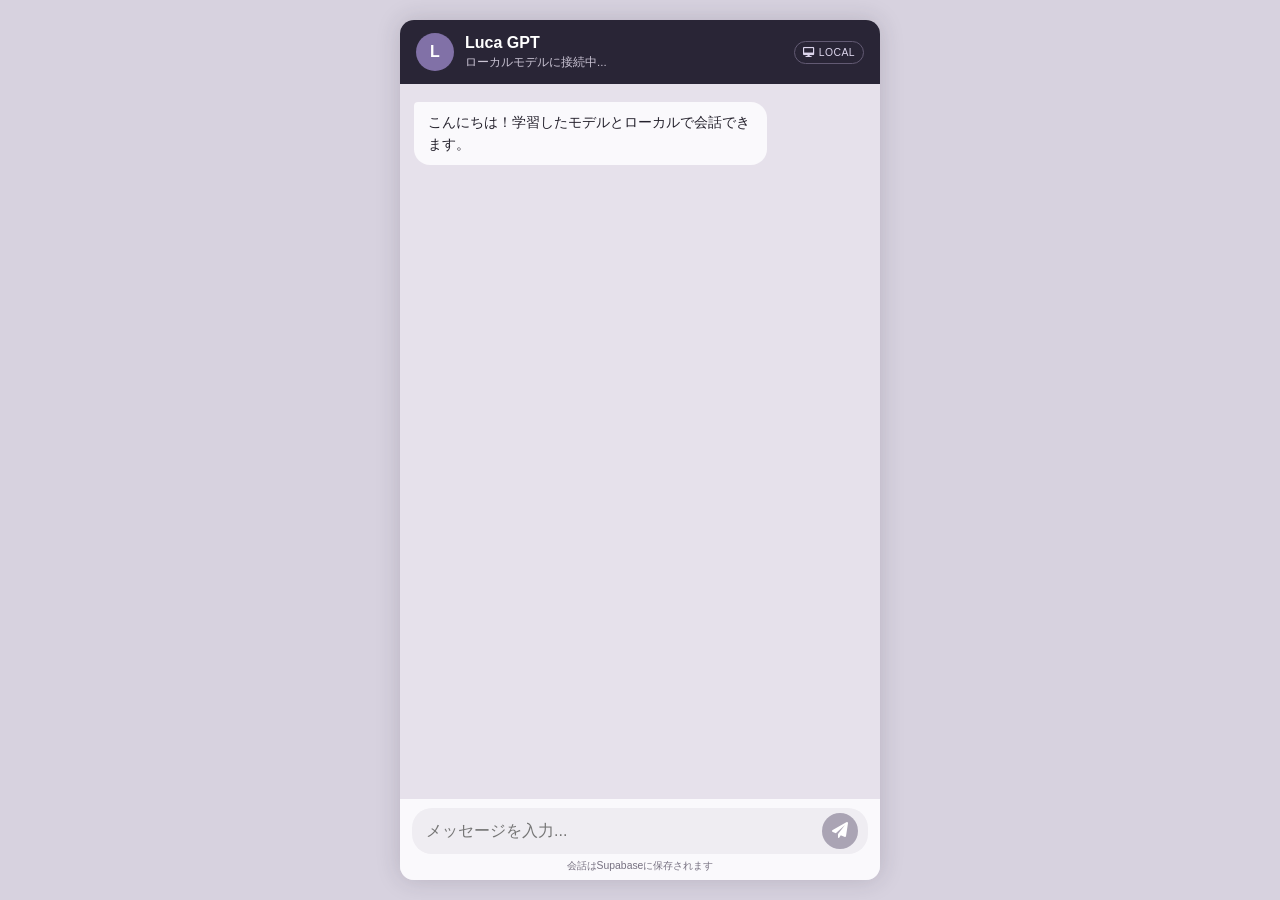
==== real-ai-app/local-chat.html @ 38569808 "supabaseとの連携とかした。" ====
<!DOCTYPE html>
<html lang="ja">
<head>
    <meta charset="UTF-8">
    <meta name="viewport" content="width=device-width, initial-scale=1.0">
    <meta name="theme-color" content="#292536">
    <title>Luca GPT - ローカルチャット</title>
    <link rel="stylesheet" href="/local-chat.css">
    <link rel="stylesheet" href="https://cdnjs.cloudflare.com/ajax/libs/font-awesome/6.0.0/css/all.min.css">
</head>
<body>
    <main id="chat-app">
        <header id="chat-header">
            <div class="header-info">
                <span class="avatar" aria-hidden="true">L</span>
                <div>
                    <h1 class="room-name">Luca GPT</h1>
                    <p id="model-status" role="status">ローカルモデルに接続中...</p>
                </div>
            </div>
            <span class="local-badge"><i class="fa-solid fa-desktop"></i> LOCAL</span>
        </header>

        <section id="chat-timeline" aria-label="チャット履歴" aria-live="polite">
            <div class="msg-row luca">
                <div class="msg-bubble">こんにちは！学習したモデルとローカルで会話できます。</div>
            </div>
        </section>

        <div id="chat-error" class="chat-error hidden" role="alert"></div>
        <footer id="chat-footer">
            <form id="message-form" class="input-container">
                <textarea id="message-input" rows="1" maxlength="4000"
                    placeholder="メッセージを入力..." aria-label="メッセージを入力"></textarea>
                <button id="send-btn" type="submit" aria-label="送信" disabled>
                    <i class="fa-solid fa-paper-plane"></i>
                </button>
            </form>
            <p class="footer-note">会話はSupabaseに保存されます</p>
        </footer>
    </main>
    <script src="/local-chat.js"></script>
</body>
</html>
---- local-chat.css ----
:root {
    color-scheme: light;
    font-family: 'Helvetica Neue', Arial, 'Hiragino Kaku Gothic ProN', Meiryo, sans-serif;
    color: #24212c;
    background: #d7d2df;
}

* {
    box-sizing: border-box;
}

body {
    margin: 0;
    min-height: 100vh;
    min-height: 100dvh;
    display: flex;
    justify-content: center;
    background: #d7d2df;
}

#chat-app {
    width: 100%;
    max-width: 480px;
    height: 100vh;
    height: 100dvh;
    display: flex;
    flex-direction: column;
    overflow: hidden;
    background: #eeeaf2;
    box-shadow: 0 0 24px rgba(37, 31, 48, 0.18);
}

#chat-header {
    min-height: 64px;
    padding: 10px 16px;
    display: flex;
    align-items: center;
    justify-content: space-between;
    color: #fff;
    background: #292536;
}

.header-info {
    display: flex;
    align-items: center;
    gap: 11px;
}

.avatar {
    width: 38px;
    height: 38px;
    display: grid;
    place-items: center;
    border-radius: 50%;
    background: #8171a7;
    color: white;
    font-weight: 700;
}

.room-name {
    margin: 0;
    font-size: 1rem;
}

#model-status {
    margin: 3px 0 0;
    color: #c9c3d3;
    font-size: 0.72rem;
}

.local-badge {
    padding: 5px 8px;
    border: 1px solid #625a73;
    border-radius: 12px;
    color: #ddd6ed;
    font-size: 0.65rem;
    letter-spacing: 0.04em;
}

#chat-timeline {
    flex: 1;
    min-height: 0;
    padding: 18px 14px;
    overflow-y: auto;
    display: flex;
    flex-direction: column;
    gap: 9px;
    background: #e6e1eb;
}

.msg-row {
    display: flex;
    width: 100%;
    align-items: flex-end;
    gap: 5px;
}

.msg-row.user {
    flex-direction: row-reverse;
}

.msg-bubble {
    max-width: 78%;
    padding: 10px 14px;
    border-radius: 16px;
    font-size: 0.9rem;
    line-height: 1.5;
    white-space: pre-wrap;
    overflow-wrap: anywhere;
}

.msg-row.user .msg-bubble {
    border-top-right-radius: 4px;
    background: #cbb9ee;
    color: #241d33;
}

.msg-row.luca .msg-bubble {
    border-top-left-radius: 4px;
    background: #faf9fc;
    color: #24212c;
}

.msg-time {
    margin-bottom: 2px;
    color: #777181;
    font-size: 0.65rem;
    white-space: nowrap;
}

.chat-error {
    padding: 9px 14px;
    background: #fff0ef;
    color: #9c2924;
    font-size: 0.82rem;
    line-height: 1.4;
}

.hidden {
    display: none !important;
}

#chat-footer {
    padding: 9px 12px 7px;
    background: #faf9fc;
}

.input-container {
    display: flex;
    align-items: flex-end;
    gap: 8px;
    padding: 5px 10px 5px 14px;
    border-radius: 20px;
    background: #efedf2;
}

#message-input {
    flex: 1;
    max-height: 120px;
    min-height: 36px;
    padding: 8px 0;
    resize: none;
    border: 0;
    outline: none;
    background: transparent;
    color: #24212c;
    font: inherit;
    font-size: 1rem;
}

#send-btn {
    width: 36px;
    height: 36px;
    flex: 0 0 36px;
    border: 0;
    border-radius: 50%;
    background: #756391;
    color: white;
    font-size: 1rem;
    cursor: pointer;
}

#send-btn:disabled {
    background: #aaa4b4;
    cursor: wait;
}

.footer-note {
    margin: 5px 4px 0;
    color: #777181;
    font-size: 0.65rem;
    text-align: center;
}

@media (min-width: 600px) {
    body {
        padding: 20px 0;
    }

    #chat-app {
        height: calc(100vh - 40px);
        height: calc(100dvh - 40px);
        border-radius: 14px;
    }
}

input, textarea {
    font-size: 16px;
}
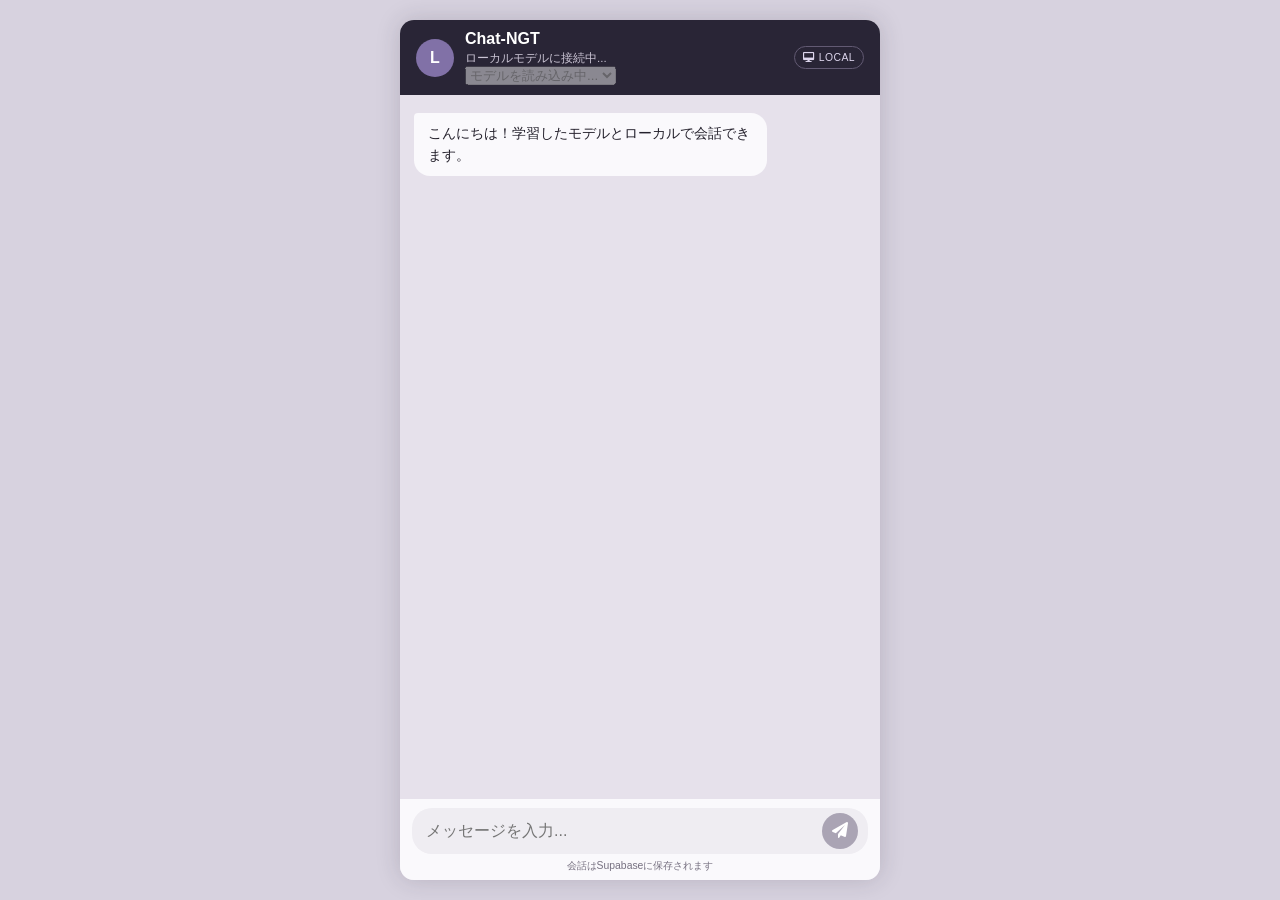
==== commit 9d32cebc: "モデルを切り替えられるようにした。" ====
--- a/real-ai-app/local-chat.html
+++ b/real-ai-app/local-chat.html
@@ -4,7 +4,7 @@
     <meta charset="UTF-8">
     <meta name="viewport" content="width=device-width, initial-scale=1.0">
     <meta name="theme-color" content="#292536">
-    <title>Luca GPT - ローカルチャット</title>
+    <title>Chat-NGT - ローカルチャット</title>
     <link rel="stylesheet" href="/local-chat.css">
     <link rel="stylesheet" href="https://cdnjs.cloudflare.com/ajax/libs/font-awesome/6.0.0/css/all.min.css">
 </head>
@@ -13,9 +13,13 @@
         <header id="chat-header">
             <div class="header-info">
                 <span class="avatar" aria-hidden="true">L</span>
-                <div>
-                    <h1 class="room-name">Luca GPT</h1>
+                <div class="header-copy">
+                    <h1 class="room-name">Chat-NGT</h1>
                     <p id="model-status" role="status">ローカルモデルに接続中...</p>
+                    <label class="sr-only" for="model-select">使用モデル</label>
+                    <select id="model-select" aria-label="使用モデル" disabled>
+                        <option>モデルを読み込み中...</option>
+                    </select>
                 </div>
             </div>
             <span class="local-badge"><i class="fa-solid fa-desktop"></i> LOCAL</span>
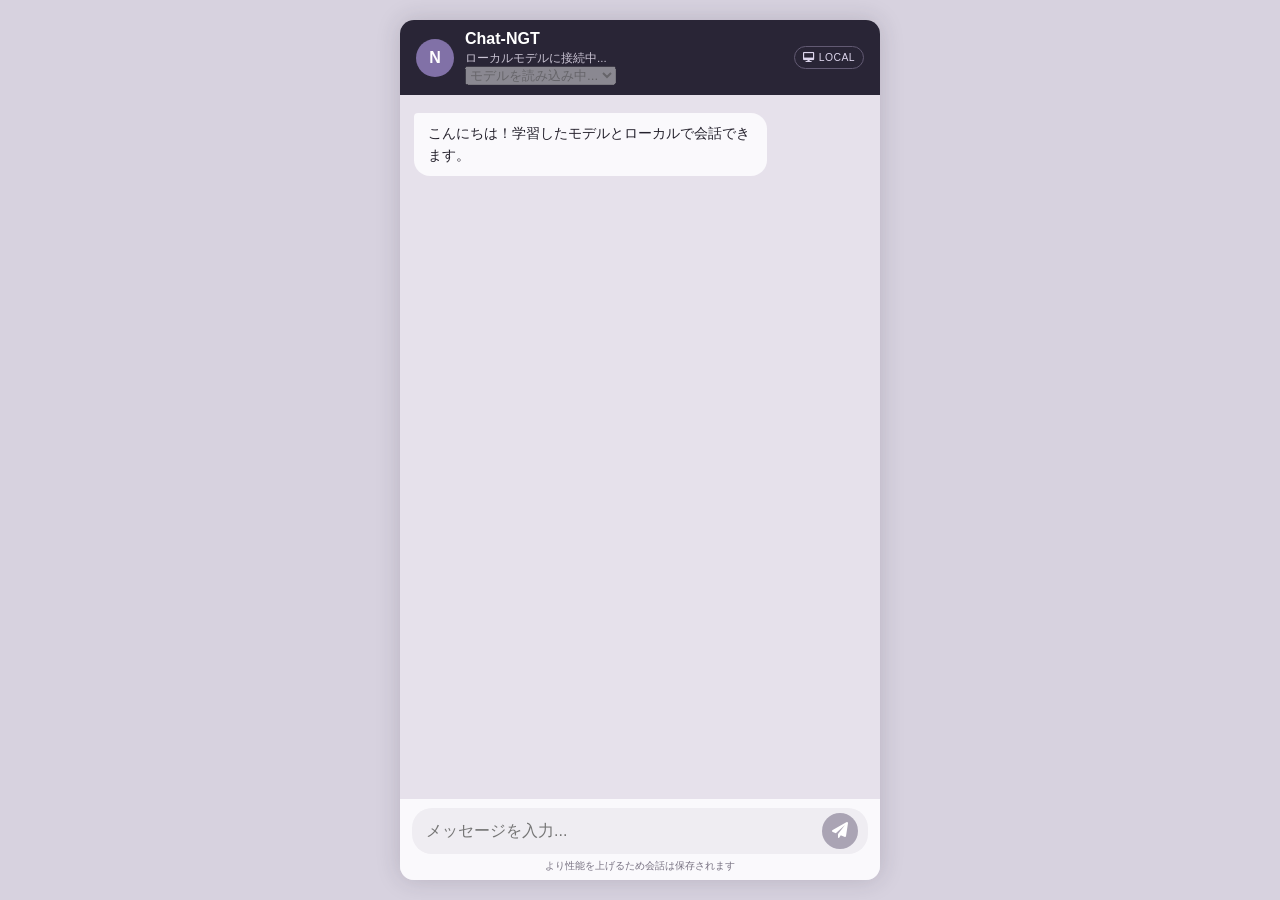
==== commit 67c34fb2: "色とか文字とか微調整" ====
--- a/real-ai-app/local-chat.html
+++ b/real-ai-app/local-chat.html
@@ -12,7 +12,7 @@
     <main id="chat-app">
         <header id="chat-header">
             <div class="header-info">
-                <span class="avatar" aria-hidden="true">L</span>
+                <span class="avatar" aria-hidden="true">N</span>
                 <div class="header-copy">
                     <h1 class="room-name">Chat-NGT</h1>
                     <p id="model-status" role="status">ローカルモデルに接続中...</p>
@@ -40,7 +40,7 @@
                     <i class="fa-solid fa-paper-plane"></i>
                 </button>
             </form>
-            <p class="footer-note">会話はSupabaseに保存されます</p>
+            <p class="footer-note">より性能を上げるため会話は保存されます</p>
         </footer>
     </main>
     <script src="/local-chat.js"></script>
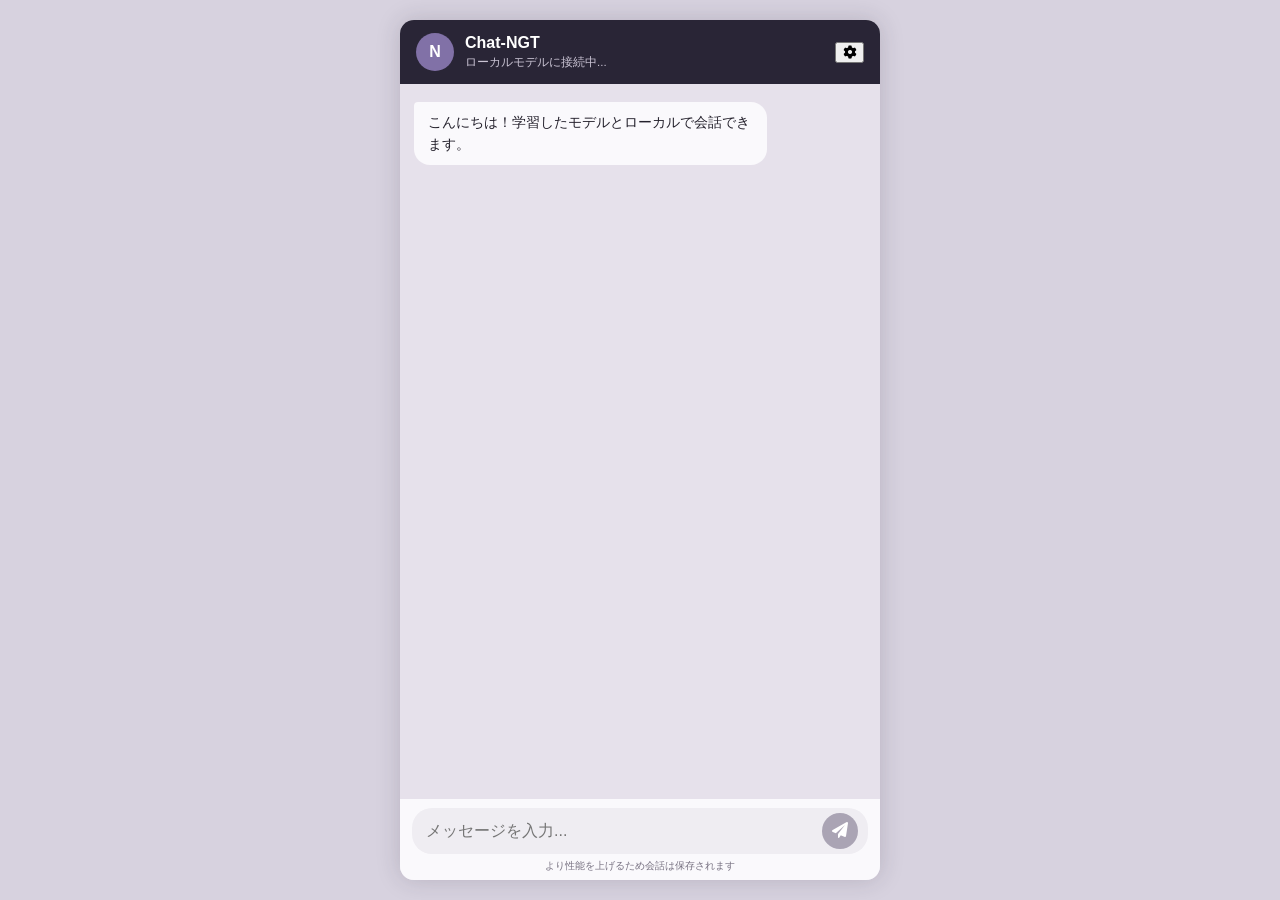
==== commit 3da38939: "ヘッダー調整と、設定画面の追加と、コンテキスト考えるモード考えないモードの切り替え項目の追加" ====
--- a/real-ai-app/local-chat.html
+++ b/real-ai-app/local-chat.html
@@ -16,13 +16,12 @@
                 <div class="header-copy">
                     <h1 class="room-name">Chat-NGT</h1>
                     <p id="model-status" role="status">ローカルモデルに接続中...</p>
-                    <label class="sr-only" for="model-select">使用モデル</label>
-                    <select id="model-select" aria-label="使用モデル" disabled>
-                        <option>モデルを読み込み中...</option>
-                    </select>
                 </div>
             </div>
-            <span class="local-badge"><i class="fa-solid fa-desktop"></i> LOCAL</span>
+            <button id="settings-button" type="button" aria-label="設定を開く"
+                aria-haspopup="dialog" aria-controls="settings-dialog">
+                <i class="fa-solid fa-gear" aria-hidden="true"></i>
+            </button>
         </header>
 
         <section id="chat-timeline" aria-label="チャット履歴" aria-live="polite">
@@ -43,6 +42,34 @@
             <p class="footer-note">より性能を上げるため会話は保存されます</p>
         </footer>
     </main>
+    <dialog id="settings-dialog" aria-labelledby="settings-title">
+        <div class="settings-header">
+            <h2 id="settings-title">設定</h2>
+            <button id="settings-close" type="button" aria-label="設定を閉じる">
+                <i class="fa-solid fa-xmark" aria-hidden="true"></i>
+            </button>
+        </div>
+        <div class="settings-content">
+            <div class="settings-field">
+                <label for="model-select">使用モデル</label>
+                <select id="model-select" disabled>
+                    <option>モデルを読み込み中...</option>
+                </select>
+                <small class="settings-help">切り替えたモデルは、このサーバーの全接続で使用されます。</small>
+            </div>
+            <label class="context-setting" for="context-toggle">
+                <span class="context-copy">
+                    <span class="settings-label">過去の会話を参照する</span>
+                    <small>オフの場合、今回の質問だけで回答します。この設定はこのブラウザーに保存されます。</small>
+                </span>
+                <input id="context-toggle" type="checkbox" disabled>
+            </label>
+            <p id="settings-status" role="status">設定を読み込み中...</p>
+            <div class="settings-footer">
+                <span class="local-badge"><i class="fa-solid fa-desktop" aria-hidden="true"></i> LOCAL</span>
+            </div>
+        </div>
+    </dialog>
     <script src="/local-chat.js"></script>
 </body>
 </html>
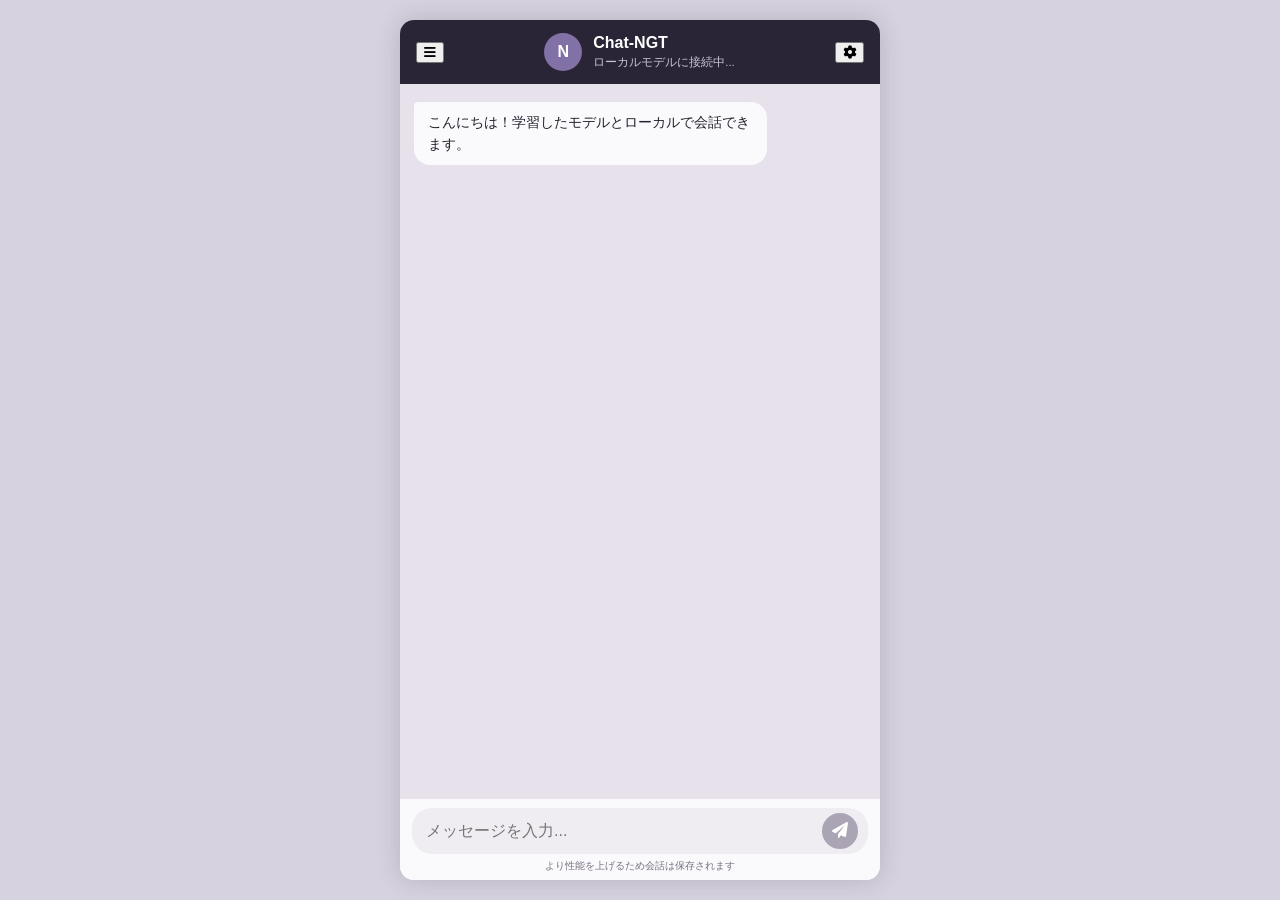
==== commit 803f0379: "チャットルーム作るだの色々" ====
--- a/real-ai-app/local-chat.html
+++ b/real-ai-app/local-chat.html
@@ -11,10 +11,14 @@
 <body>
     <main id="chat-app">
         <header id="chat-header">
+            <button id="room-menu-button" type="button" aria-label="トークルーム一覧を開く"
+                aria-haspopup="dialog" aria-controls="room-dialog">
+                <i class="fa-solid fa-bars" aria-hidden="true"></i>
+            </button>
             <div class="header-info">
                 <span class="avatar" aria-hidden="true">N</span>
                 <div class="header-copy">
-                    <h1 class="room-name">Chat-NGT</h1>
+                    <h1 id="room-name" class="room-name">Chat-NGT</h1>
                     <p id="model-status" role="status">ローカルモデルに接続中...</p>
                 </div>
             </div>
@@ -42,6 +46,19 @@
             <p class="footer-note">より性能を上げるため会話は保存されます</p>
         </footer>
     </main>
+    <dialog id="room-dialog" aria-labelledby="room-dialog-title">
+        <div class="room-dialog-header">
+            <h2 id="room-dialog-title">トークルーム</h2>
+            <button id="room-dialog-close" type="button" aria-label="トークルーム一覧を閉じる">
+                <i class="fa-solid fa-xmark" aria-hidden="true"></i>
+            </button>
+        </div>
+        <button id="new-room-button" type="button">
+            <i class="fa-solid fa-plus" aria-hidden="true"></i>
+            新しいチャット
+        </button>
+        <nav id="room-list" aria-label="トークルーム一覧"></nav>
+    </dialog>
     <dialog id="settings-dialog" aria-labelledby="settings-title">
         <div class="settings-header">
             <h2 id="settings-title">設定</h2>
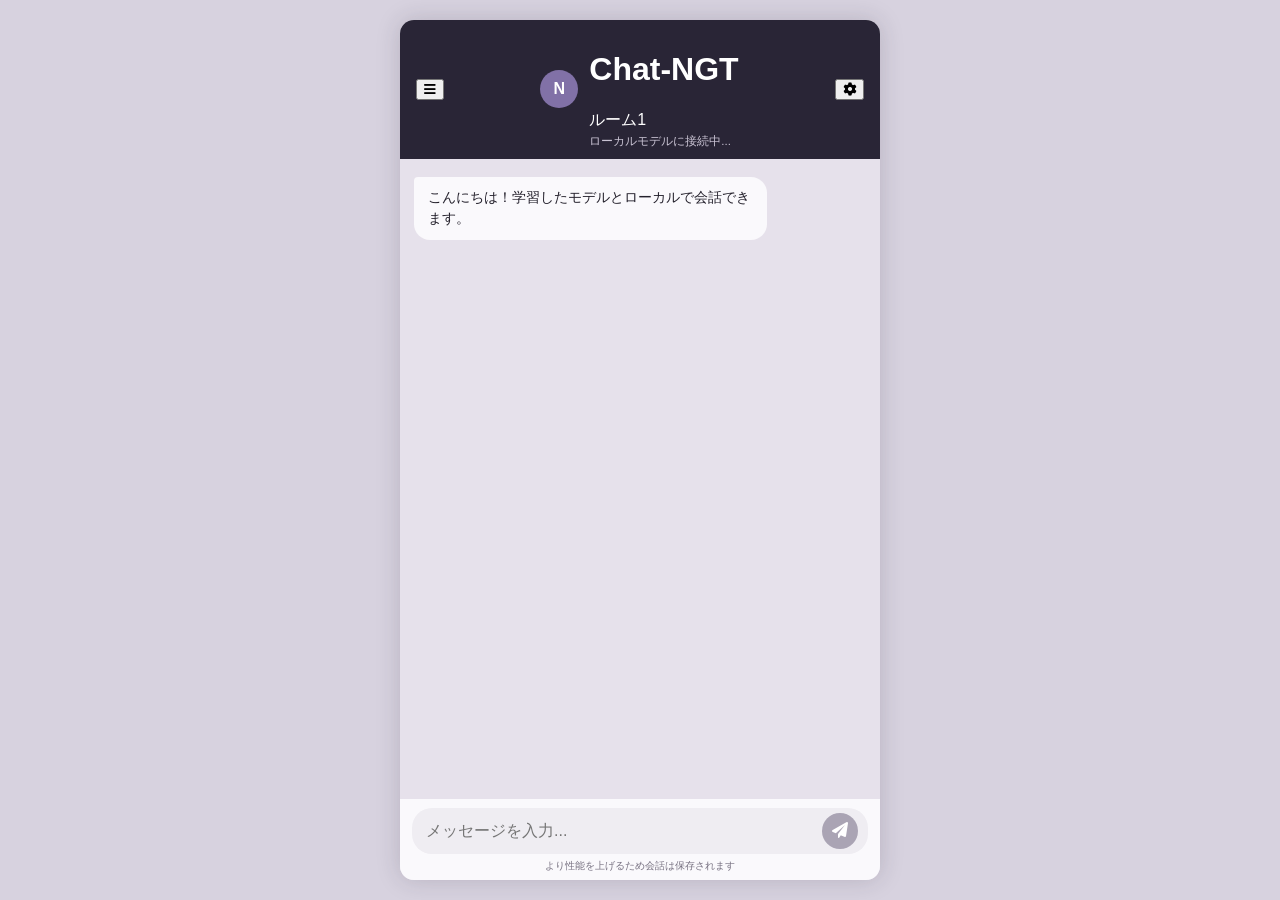
==== commit 085d34c7: "色々修正" ====
--- a/real-ai-app/local-chat.html
+++ b/real-ai-app/local-chat.html
@@ -18,7 +18,10 @@
             <div class="header-info">
                 <span class="avatar" aria-hidden="true">N</span>
                 <div class="header-copy">
-                    <h1 id="room-name" class="room-name">Chat-NGT</h1>
+                    <div class="header-title">
+                        <h1 class="app-name">Chat-NGT</h1>
+                        <span id="room-name" class="room-name">ルーム1</span>
+                    </div>
                     <p id="model-status" role="status">ローカルモデルに接続中...</p>
                 </div>
             </div>
